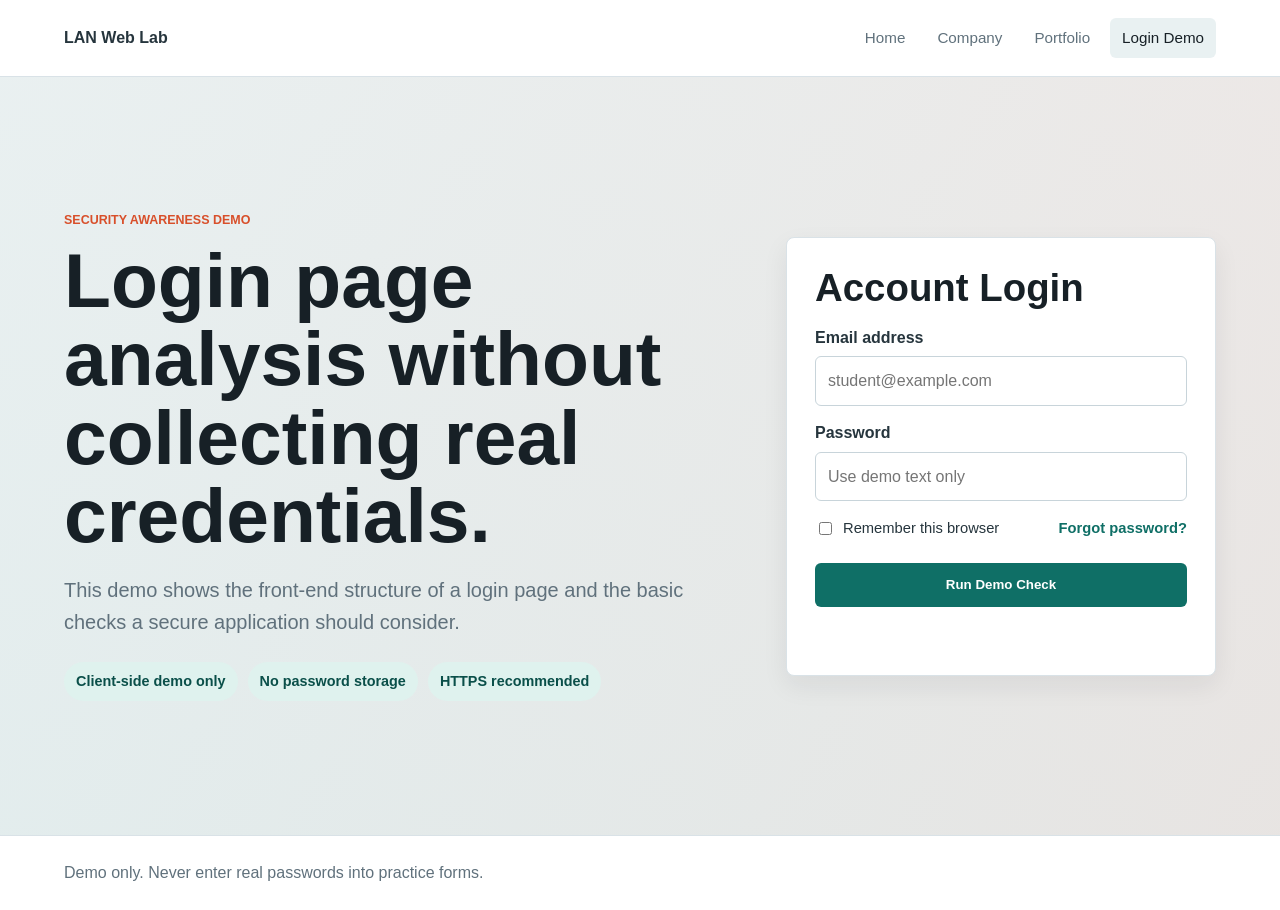
==== login-demo.html @ 175bed79 "Add phase 1 Apache website" ====
<!DOCTYPE html>
<html lang="en">
<head>
  <meta charset="UTF-8">
  <meta name="viewport" content="width=device-width, initial-scale=1.0">
  <title>Login Demo | Security Awareness</title>
  <link rel="stylesheet" href="style.css">
</head>
<body>
  <header class="site-header">
    <a class="brand" href="index.html">LAN Web Lab</a>
    <nav class="nav-links" aria-label="Main navigation">
      <a href="index.html">Home</a>
      <a href="company.html">Company</a>
      <a href="portfolio.html">Portfolio</a>
      <a href="login-demo.html" aria-current="page">Login Demo</a>
    </nav>
  </header>

  <main class="login-page">
    <section class="login-layout">
      <div class="login-copy">
        <p class="eyebrow">Security awareness demo</p>
        <h1>Login page analysis without collecting real credentials.</h1>
        <p class="lead">This demo shows the front-end structure of a login page and the basic checks a secure application should consider.</p>
        <div class="security-points">
          <span>Client-side demo only</span>
          <span>No password storage</span>
          <span>HTTPS recommended</span>
        </div>
      </div>

      <form class="login-panel" onsubmit="return showDemoMessage(event)">
        <h2>Account Login</h2>
        <label for="email">Email address</label>
        <input id="email" name="email" type="email" placeholder="student@example.com" autocomplete="username" required>

        <label for="password">Password</label>
        <input id="password" name="password" type="password" placeholder="Use demo text only" autocomplete="current-password" minlength="8" required>

        <div class="form-row">
          <label class="checkbox-label">
            <input type="checkbox" name="remember">
            <span>Remember this browser</span>
          </label>
          <a href="#">Forgot password?</a>
        </div>

        <button class="button primary full-width" type="submit">Run Demo Check</button>
        <p id="demo-message" class="demo-message" role="status" aria-live="polite"></p>
      </form>
    </section>
  </main>

  <footer class="site-footer">
    <p>Demo only. Never enter real passwords into practice forms.</p>
  </footer>

  <script>
    function showDemoMessage(event) {
      event.preventDefault();
      const message = document.getElementById('demo-message');
      message.textContent = 'Demo complete: form validation ran in the browser. No data was sent or saved.';
      return false;
    }
  </script>
</body>
</html>
---- style.css ----
:root {
  --bg: #f5f7f8;
  --surface: #ffffff;
  --ink: #172026;
  --muted: #60717c;
  --line: #d9e2e7;
  --primary: #0f6f66;
  --primary-dark: #0a4f49;
  --accent: #d84f2a;
  --accent-soft: #fff1ec;
  --steel: #26353d;
  --shadow: 0 18px 45px rgba(23, 32, 38, 0.12);
}

* {
  box-sizing: border-box;
}

body {
  margin: 0;
  font-family: Arial, Helvetica, sans-serif;
  color: var(--ink);
  background: var(--bg);
  line-height: 1.6;
}

a {
  color: inherit;
  text-decoration: none;
}

.site-header {
  position: sticky;
  top: 0;
  z-index: 20;
  display: flex;
  align-items: center;
  justify-content: space-between;
  gap: 24px;
  padding: 18px clamp(18px, 5vw, 72px);
  background: rgba(255, 255, 255, 0.92);
  border-bottom: 1px solid var(--line);
  backdrop-filter: blur(12px);
}

.brand {
  font-weight: 800;
  color: var(--steel);
}

.nav-links {
  display: flex;
  flex-wrap: wrap;
  gap: 8px;
  justify-content: flex-end;
}

.nav-links a {
  padding: 8px 12px;
  border-radius: 6px;
  color: var(--muted);
  font-size: 0.95rem;
}

.nav-links a:hover,
.nav-links a[aria-current="page"] {
  color: var(--ink);
  background: #e9f1f2;
}

.hero,
.page-hero {
  min-height: 72vh;
  display: grid;
  align-items: center;
  gap: 44px;
  padding: clamp(48px, 8vw, 96px) clamp(18px, 5vw, 72px);
}

.hero {
  grid-template-columns: minmax(0, 1.05fr) minmax(280px, 0.95fr);
  background:
    linear-gradient(135deg, rgba(15, 111, 102, 0.92), rgba(38, 53, 61, 0.94)),
    linear-gradient(45deg, #0f6f66, #d84f2a);
  color: #ffffff;
}

.page-hero {
  min-height: 48vh;
  background: var(--steel);
  color: #ffffff;
}

.company-hero {
  background:
    linear-gradient(135deg, rgba(38, 53, 61, 0.94), rgba(15, 111, 102, 0.84)),
    repeating-linear-gradient(90deg, #26353d 0 18px, #31444d 18px 20px);
}

.portfolio-hero {
  background:
    linear-gradient(135deg, rgba(13, 35, 42, 0.93), rgba(216, 79, 42, 0.78)),
    linear-gradient(90deg, #0d232a, #d84f2a);
}

.hero-content,
.page-hero > div,
.section-heading {
  max-width: 760px;
}

.eyebrow {
  margin: 0 0 10px;
  color: var(--accent);
  font-size: 0.78rem;
  font-weight: 800;
  letter-spacing: 0;
  text-transform: uppercase;
}

.hero .eyebrow,
.page-hero .eyebrow {
  color: #ffb49f;
}

h1,
h2,
h3,
p {
  margin-top: 0;
}

h1 {
  margin-bottom: 20px;
  font-size: clamp(2.4rem, 6vw, 5rem);
  line-height: 1.02;
}

h2 {
  margin-bottom: 16px;
  font-size: clamp(1.7rem, 3vw, 2.6rem);
  line-height: 1.12;
}

h3 {
  margin-bottom: 10px;
  font-size: 1.18rem;
}

.lead {
  max-width: 660px;
  color: rgba(255, 255, 255, 0.84);
  font-size: clamp(1.05rem, 2vw, 1.25rem);
}

.section .lead,
.feature-card p,
.service-card p,
.project-card p,
.text-stack,
.skill-list {
  color: var(--muted);
}

.hero-actions,
.band {
  display: flex;
  align-items: center;
  flex-wrap: wrap;
  gap: 14px;
}

.button {
  display: inline-flex;
  align-items: center;
  justify-content: center;
  min-height: 44px;
  padding: 11px 18px;
  border: 0;
  border-radius: 6px;
  font-weight: 800;
  cursor: pointer;
}

.button.primary {
  color: #ffffff;
  background: var(--primary);
}

.button.primary:hover {
  background: var(--primary-dark);
}

.button.secondary {
  color: #ffffff;
  border: 1px solid rgba(255, 255, 255, 0.45);
}

.full-width {
  width: 100%;
}

.hero-visual {
  display: flex;
  justify-content: center;
}

.terminal-window {
  width: min(100%, 520px);
  min-height: 320px;
  padding: 20px;
  border: 1px solid rgba(255, 255, 255, 0.18);
  border-radius: 8px;
  background: rgba(13, 22, 26, 0.72);
  box-shadow: var(--shadow);
}

.terminal-dots {
  display: flex;
  gap: 8px;
  margin-bottom: 28px;
}

.terminal-dots span {
  width: 12px;
  height: 12px;
  border-radius: 50%;
  background: #ffb49f;
}

pre {
  margin: 0;
  white-space: pre-wrap;
  color: #dff8ef;
  font-size: clamp(1rem, 2vw, 1.15rem);
}

.section {
  padding: clamp(44px, 7vw, 82px) clamp(18px, 5vw, 72px);
}

.split {
  display: grid;
  grid-template-columns: minmax(0, 0.9fr) minmax(280px, 1.1fr);
  gap: 40px;
}

.feature-grid,
.service-grid,
.project-grid {
  display: grid;
  grid-template-columns: repeat(3, minmax(0, 1fr));
  gap: 18px;
  margin-top: 26px;
}

.feature-card,
.service-card,
.project-card,
.login-panel {
  border: 1px solid var(--line);
  border-radius: 8px;
  background: var(--surface);
  box-shadow: 0 10px 26px rgba(23, 32, 38, 0.07);
}

.feature-card,
.service-card,
.project-card {
  min-height: 210px;
  padding: 24px;
}

.card-number,
.project-tag {
  display: inline-flex;
  margin-bottom: 22px;
  color: var(--accent);
  font-weight: 800;
}

.project-tag {
  padding: 4px 10px;
  border-radius: 999px;
  background: var(--accent-soft);
  font-size: 0.78rem;
}

.band {
  justify-content: space-between;
  padding: clamp(36px, 6vw, 64px) clamp(18px, 5vw, 72px);
  background: #e9f1f2;
}

.band h2 {
  max-width: 780px;
  margin-bottom: 0;
}

.skill-list {
  display: grid;
  grid-template-columns: repeat(2, minmax(0, 1fr));
  gap: 12px;
  margin: 0;
  padding: 0;
  list-style: none;
}

.skill-list li {
  padding: 14px 16px;
  border-left: 4px solid var(--primary);
  background: #ffffff;
}

.login-page {
  background:
    linear-gradient(135deg, rgba(245, 247, 248, 0.95), rgba(233, 241, 242, 0.92)),
    linear-gradient(90deg, #0f6f66, #d84f2a);
}

.login-layout {
  min-height: calc(100vh - 142px);
  display: grid;
  grid-template-columns: minmax(0, 1fr) minmax(320px, 430px);
  align-items: center;
  gap: 44px;
  padding: clamp(42px, 8vw, 92px) clamp(18px, 5vw, 72px);
}

.login-copy .lead {
  color: var(--muted);
}

.security-points {
  display: flex;
  flex-wrap: wrap;
  gap: 10px;
  margin-top: 24px;
}

.security-points span {
  padding: 8px 12px;
  border-radius: 999px;
  color: var(--primary-dark);
  background: #dff2ee;
  font-weight: 700;
  font-size: 0.9rem;
}

.login-panel {
  padding: 28px;
}

.login-panel label {
  display: block;
  margin: 14px 0 6px;
  color: var(--steel);
  font-weight: 700;
}

.login-panel input[type="email"],
.login-panel input[type="password"] {
  width: 100%;
  min-height: 46px;
  padding: 11px 12px;
  border: 1px solid #c8d4da;
  border-radius: 6px;
  font: inherit;
}

.login-panel input:focus {
  outline: 3px solid rgba(15, 111, 102, 0.18);
  border-color: var(--primary);
}

.form-row {
  display: flex;
  align-items: center;
  justify-content: space-between;
  gap: 14px;
  margin: 16px 0 22px;
  font-size: 0.92rem;
}

.checkbox-label {
  display: inline-flex !important;
  align-items: center;
  gap: 8px;
  margin: 0 !important;
  font-weight: 400 !important;
}

.form-row a {
  color: var(--primary);
  font-weight: 700;
}

.demo-message {
  min-height: 24px;
  margin: 16px 0 0;
  color: var(--primary-dark);
  font-weight: 700;
}

.site-footer {
  padding: 24px clamp(18px, 5vw, 72px);
  color: var(--muted);
  border-top: 1px solid var(--line);
  background: #ffffff;
}

.site-footer p {
  margin: 0;
}

@media (max-width: 880px) {
  .site-header,
  .hero,
  .page-hero,
  .section,
  .band,
  .login-layout {
    padding-left: 20px;
    padding-right: 20px;
  }

  .site-header {
    align-items: flex-start;
    flex-direction: column;
  }

  .nav-links {
    justify-content: flex-start;
  }

  .hero,
  .split,
  .login-layout {
    grid-template-columns: 1fr;
  }

  .feature-grid,
  .service-grid,
  .project-grid,
  .skill-list {
    grid-template-columns: 1fr;
  }

  .hero {
    min-height: auto;
  }
}

@media (max-width: 520px) {
  h1 {
    font-size: 2.25rem;
  }

  .form-row {
    align-items: flex-start;
    flex-direction: column;
  }

  .button {
    width: 100%;
  }
}
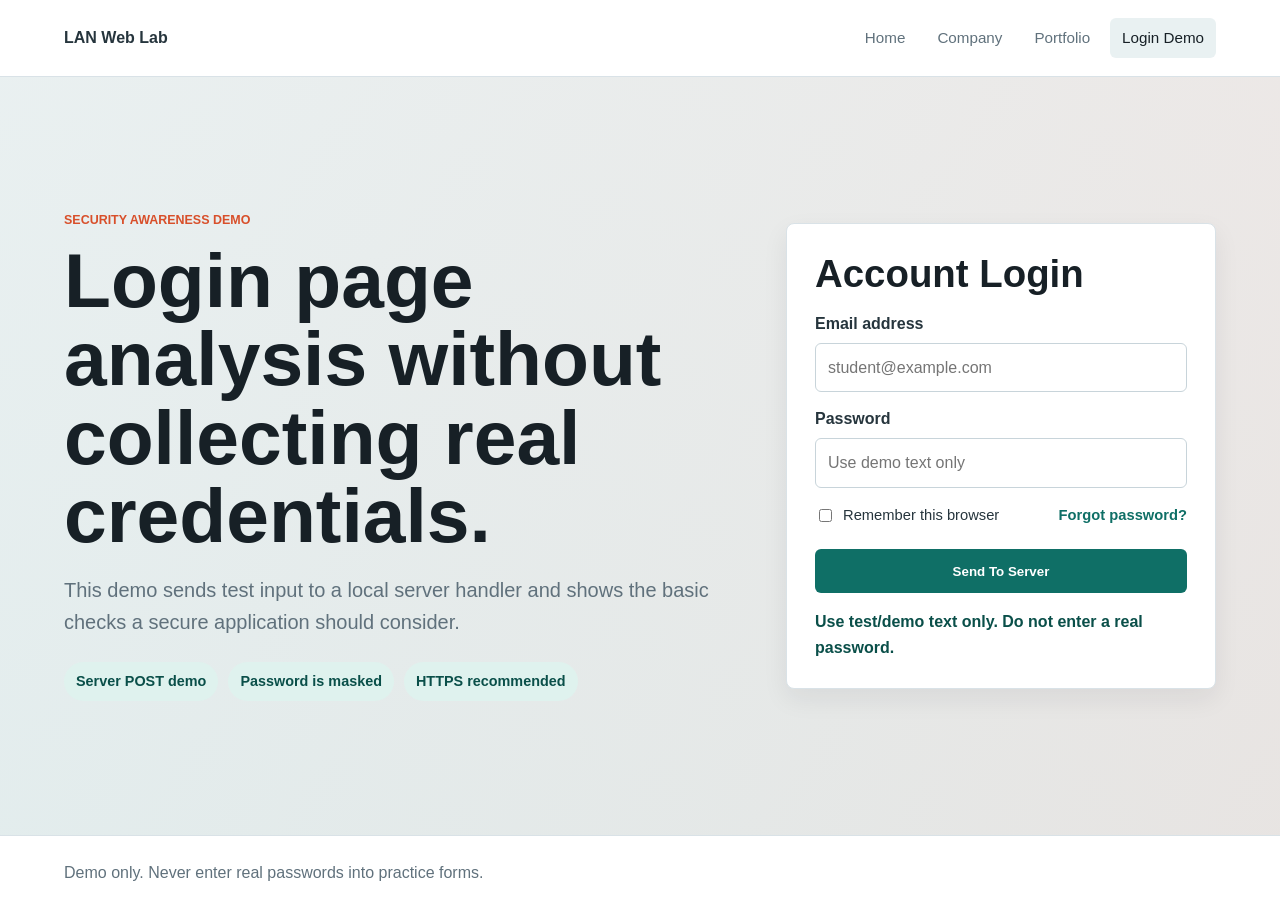
==== commit e8de0ee4: "Add server-side login demo handler" ====
--- a/login-demo.html
+++ b/login-demo.html
@@ -22,15 +22,15 @@
       <div class="login-copy">
         <p class="eyebrow">Security awareness demo</p>
         <h1>Login page analysis without collecting real credentials.</h1>
-        <p class="lead">This demo shows the front-end structure of a login page and the basic checks a secure application should consider.</p>
+        <p class="lead">This demo sends test input to a local server handler and shows the basic checks a secure application should consider.</p>
         <div class="security-points">
-          <span>Client-side demo only</span>
-          <span>No password storage</span>
+          <span>Server POST demo</span>
+          <span>Password is masked</span>
           <span>HTTPS recommended</span>
         </div>
       </div>
 
-      <form class="login-panel" onsubmit="return showDemoMessage(event)">
+      <form class="login-panel" action="login-submit.php" method="post">
         <h2>Account Login</h2>
         <label for="email">Email address</label>
         <input id="email" name="email" type="email" placeholder="student@example.com" autocomplete="username" required>
@@ -46,8 +46,8 @@
           <a href="#">Forgot password?</a>
         </div>
 
-        <button class="button primary full-width" type="submit">Run Demo Check</button>
-        <p id="demo-message" class="demo-message" role="status" aria-live="polite"></p>
+        <button class="button primary full-width" type="submit">Send To Server</button>
+        <p class="demo-message">Use test/demo text only. Do not enter a real password.</p>
       </form>
     </section>
   </main>
@@ -55,14 +55,5 @@
   <footer class="site-footer">
     <p>Demo only. Never enter real passwords into practice forms.</p>
   </footer>
-
-  <script>
-    function showDemoMessage(event) {
-      event.preventDefault();
-      const message = document.getElementById('demo-message');
-      message.textContent = 'Demo complete: form validation ran in the browser. No data was sent or saved.';
-      return false;
-    }
-  </script>
 </body>
 </html>
--- a/style.css
+++ b/style.css
@@ -402,6 +402,35 @@
   font-weight: 700;
 }
 
+.result-panel {
+  align-self: center;
+}
+
+.result-list {
+  display: grid;
+  gap: 12px;
+  margin: 0 0 22px;
+}
+
+.result-list div {
+  display: grid;
+  grid-template-columns: 150px minmax(0, 1fr);
+  gap: 12px;
+  padding: 12px 0;
+  border-bottom: 1px solid var(--line);
+}
+
+.result-list dt {
+  color: var(--muted);
+  font-weight: 800;
+}
+
+.result-list dd {
+  margin: 0;
+  overflow-wrap: anywhere;
+  color: var(--ink);
+}
+
 .site-footer {
   padding: 24px clamp(18px, 5vw, 72px);
   color: var(--muted);
@@ -461,6 +490,11 @@
     flex-direction: column;
   }
 
+  .result-list div {
+    grid-template-columns: 1fr;
+    gap: 2px;
+  }
+
   .button {
     width: 100%;
   }
